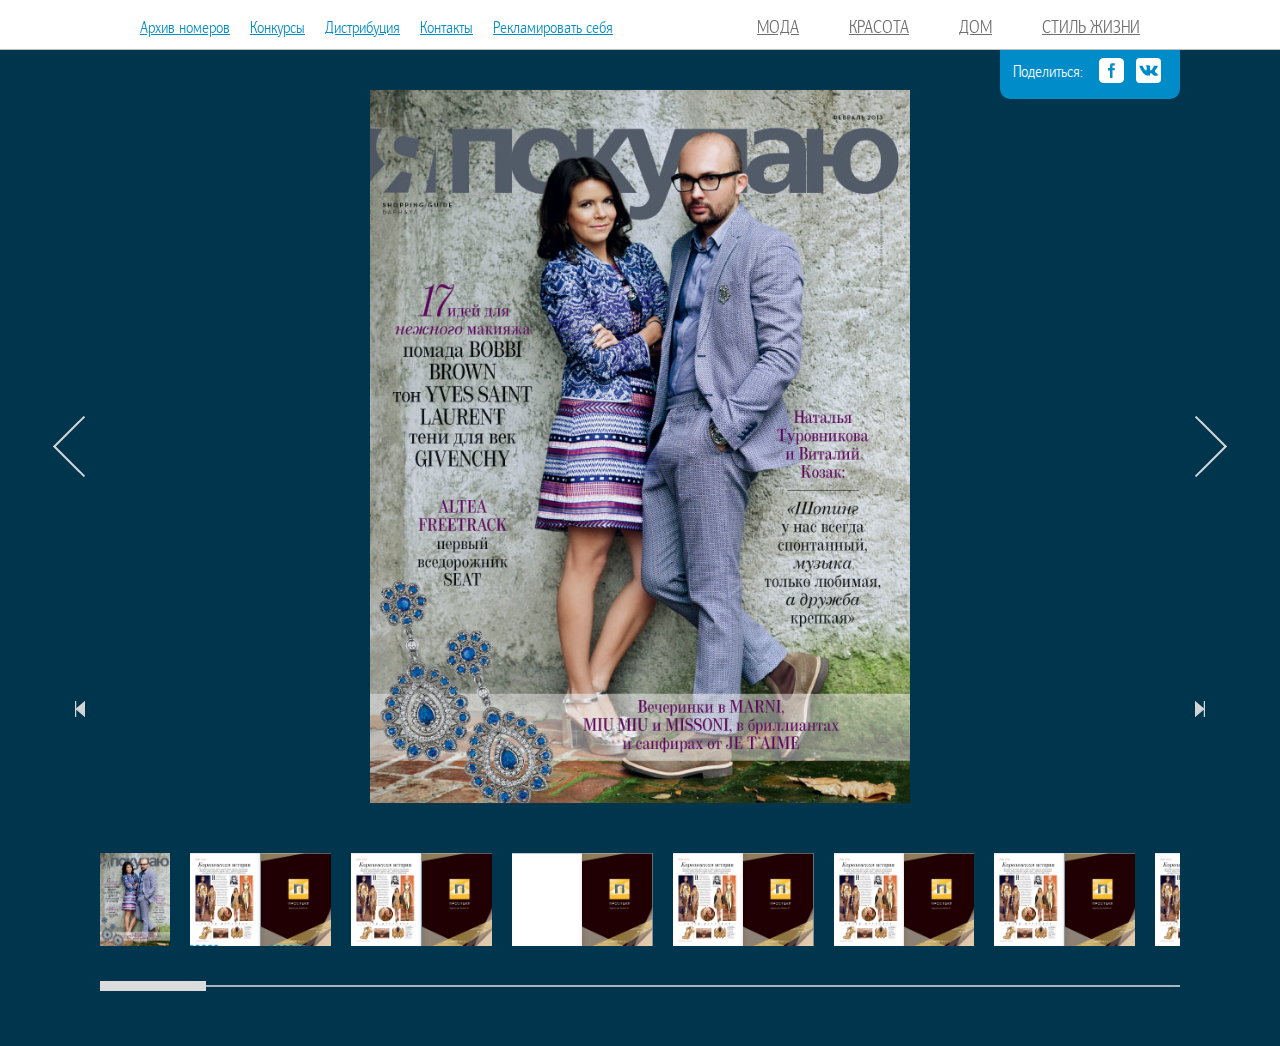
==== magazine.html @ 565e5371 "original" ====
﻿<!DOCTYPE HTML PUBLIC "-//W3C//DTD HTML 4.01//EN" "http://www.w3.org/TR/html4/strict.dtd">
<html>
<head>
	<title>Я Покупаю</title>
	<meta http-equiv="content-type" content="text/html; charset=utf-8">
	<meta name="viewport" content="minimum-scale=1.0,initial-scale=1.0,maximum-scale=2.0,user-scalable=yes">
	<link href="./style.css" rel="stylesheet" type="text/css" title="compact">
	<link href="./fancybox/fancybox.css" rel="stylesheet" type="text/css" title="compact">
	<script type="text/javascript" src="./js/jquery.js"></script>
</style>
</head>
<body>
	<div class="header mini">
		<div>
			<p class="slogan">Я покупаю. Электронный шопинг гид</p>
			<a href="#"><img src="./images/logo.png" class="logo" width="206" height="37" alt=""></a>
			<ul class="menu">
				<li><a href="#">Архив номеров</a></li>
				<li><a href="#">Конкурсы</a></li>
				<li><a href="#">Дистрибуция</a></li>
				<li><a href="#">Контакты</a></li>
				<li><a href="#">Рекламировать себя</a></li>
			</ul>
			<ul class="nav">
				<li><a href="#">Мода</a></li>
				<li><a href="#">Красота</a></li>
				<li><a href="#">Дом</a></li>
				<li><a href="#">Стиль жизни</a></li>
			</ul>
			<div class="search">
				<p><input type="text" placeholder="Поиск"></p>
				<button class="submit"></button>
			</div>
		</div>
	</div>
	<div class="wrapper">
		<div class="container">
			<div class="inner">
				<div id="journal">
					<div id="cover">
						<a href="./images/cover_zoom.jpg" class="zoom"><img src="./images/cover.jpg" alt=""></a>
					</div>
					<div class="feature">
						<a href="./images/page1_zoom.jpg" class="zoom"><img src="./images/page1.jpg" alt=""></a>
						<ul class="left">
							<li class="sale"><a href="#page2_s"></a> <span>Акция</span></li>
							<li class="contest"><a href="#page2_c"></a> <span>Конкурс</span></li>
							<li class="video"><a href="#page2_m"></a> <span>Видео</span></li>
							<li class="gallery"><a href="#page2_g"></a> <span>Галерея</span></li>
							<li class="information"><a href="#page2_i"></a> <span>Информация</span></li>
							<li class="media"><a href="http://sideful.ru"></a> <span>Ссылка</span></li>
						</ul>
					</div>
					<div class="feature">
						<a href="./images/page2_zoom.jpg" class="zoom"><img src="./images/page2.jpg" alt=""></a>
						<ul class="right">
							<li class="sale"><a href="#"></a> <span>Акция</span></li>
							<li class="contest"><a href="#"></a> <span>Конкурс</span></li>
							<li class="video"><a href="#"></a> <span>Видео</span></li>
							<li class="gallery"><a href="#"></a> <span>Галерея</span></li>
							<li class="information"><a href="#"></a> <span>Информация</span></li>
							<li class="media"><a href="http://sideful.ru"></a> <span>Ссылка</span></li>
						</ul>
					</div>
					<div class="feature">
						<a href="./images/page1_zoom.jpg" class="zoom"><img src="./images/page1.jpg" alt=""></a>
					</div>
					<div class="feature">
						<a href="./images/page2_zoom.jpg" class="zoom"><img src="./images/page2.jpg" alt=""></a>
					</div>
					<div class="feature">
						<div class="videocontainer" style="left:0; top:0">
							<iframe width="560" height="315" src="//www.youtube.com/embed/LpSaGyhARoA?autoplay=0&controls=1&showinfo=0&rel=0" frameborder="0" allowfullscreen></iframe>
						</div>
						<div class="videocontainer" style="left:0; top:50%">
							<iframe width="560" height="315" src="//www.youtube.com/embed/LpSaGyhARoA?autoplay=0&controls=1&showinfo=0&rel=0" frameborder="0" allowfullscreen></iframe>
						</div>
					</div>
					<div class="feature">
						<a href="./images/page2_zoom.jpg" class="zoom"><img src="./images/page2.jpg" alt=""></a>
					</div>
					<div class="feature">
						<a href="./images/page1_zoom.jpg" class="zoom"><img src="./images/page1.jpg" alt=""></a>
					</div>
					<div class="feature">
						<a href="./images/page2_zoom.jpg" class="zoom"><img src="./images/page2.jpg" alt=""></a>
					</div>
					<div class="feature">
						<a href="./images/page1_zoom.jpg" class="zoom"><img src="./images/page1.jpg" alt=""></a>
					</div>
					<div class="feature">
						<a href="./images/page2_zoom.jpg" class="zoom"><img src="./images/page2.jpg" alt=""></a>
					</div>
					<div class="feature">
						<a href="./images/page1_zoom.jpg" class="zoom"><img src="./images/page1.jpg" alt=""></a>
					</div>
					<div class="feature">
						<a href="./images/page2_zoom.jpg" class="zoom"><img src="./images/page2.jpg" alt=""></a>
					</div>
					<div class="feature">
						<a href="./images/page1_zoom.jpg" class="zoom"><img src="./images/page1.jpg" alt=""></a>
					</div>
					<div class="feature">
						<a href="./images/page2_zoom.jpg" class="zoom"><img src="./images/page2.jpg" alt=""></a>
					</div>
					<div class="feature">
						<a href="./images/page1_zoom.jpg" class="zoom"><img src="./images/page1.jpg" alt=""></a>
					</div>
					<div class="feature">
						<a href="./images/page2_zoom.jpg" class="zoom"><img src="./images/page2.jpg" alt=""></a>
					</div>
					<div class="feature">
						<a href="./images/page1_zoom.jpg" class="zoom"><img src="./images/page1.jpg" alt=""></a>
					</div>
					<div class="feature">
						<a href="./images/page2_zoom.jpg" class="zoom"><img src="./images/page2.jpg" alt=""></a>
					</div>
					<div class='last_cover'>
						<img src="./images/end.jpg" alt="">
					</div>
				</div>
				<div class="social">
					<p>Поделиться:</p>
					<a href="http://www.facebook.com/sharer.php?u=http://sideful.ru/yyy/magazine.html" class="facebook" target="_blank"><img src="./images/facebook_social.png" width="25" height="25" alt=""></a>
					<a href="http://vk.com/share.php?url=http://sideful.ru/yyy/magazine.html" class="vkontakte"><img src="./images/vkontakte_social.png" width="25" height="25" alt=""></a>
				</div>
				<a href="#" id="first" title="Первая страница"></a>
				<a href="#" id="back" title="Предыдущая страница"></a>
				<a href="#" id="next" title="Следующая"></a>
				<a href="#" id="last" title="Последняя страница"></a>
				<a href="#" id="thumbs"></a>
			</div>	
		</div>
	</div>
	<div id="thumbs_holder"></div>
	<div class="mobileslider">
		<div class="social">
			<p>Поделиться:</p>
			<a href="#"><img src="./images/facebook_social.png" width="25" height="25" alt=""></a>
			<a href="#"><img src="./images/vkontakte_social.png" width="25" height="25" alt=""></a>
		</div>
		<div class="liquid-slider"  id="main-slider">
			<div>
				<h2 class="title">journal/1</h2>
				<div class="feature">
					<a href="./images/cover_zoom.jpg" class="zoom"><img src="./images/cover.jpg" alt=""></a>
				</div>
			</div>
			<div>
				<h2 class="title">journal/3</h2>
				<div class="feature">
					<a href="./images/page1_zoom.jpg" class="zoom"><img src="./images/page1.jpg" alt=""></a>
					<ul class="left">
						<li class="sale"><a href="#page2_s"></a> <span>Акция</span></li>
						<li class="contest"><a href="#page2_c"></a> <span>Конкурс</span></li>
						<li class="video"><a href="#page2_m"></a> <span>Видео</span></li>
						<li class="gallery"><a href="#page2_g"></a> <span>Галерея</span></li>
						<li class="information"><a href="#page2_i"></a> <span>Информация</span></li>
						<li class="media"><a href="http://sideful.ru"></a> <span>Ссылка</span></li>
					</ul>
				</div>
				<div class="feature">
					<a href="./images/page2_zoom.jpg" class="zoom"><img src="./images/page2.jpg" alt=""></a>
					<ul class="right">
						<li class="sale"><a href="#page2_s"></a> <span>Акция</span></li>
						<li class="contest"><a href="#page2_c"></a> <span>Конкурс</span></li>
						<li class="video"><a href="#page2_m"></a> <span>Видео</span></li>
						<li class="gallery"><a href="#page2_g"></a> <span>Галерея</span></li>
						<li class="information"><a href="#page2_i"></a> <span>Информация</span></li>
						<li class="media"><a href="http://sideful.ru"></a> <span>Ссылка</span></li>
					</ul>
				</div>
			</div>
			<div>
				<h2 class="title">journal/5</h2>
				<div class="feature">
					<a href="./images/page1_zoom.jpg" class="zoom"><img src="./images/page1.jpg" alt=""></a>
				</div>
				<div class="feature">
					<a href="./images/page2_zoom.jpg" class="zoom"><img src="./images/page2.jpg" alt=""></a>
				</div>
			</div>
			<div>
				<h2 class="title">journal/7</h2>
				<div class="feature">
					<a href="./images/page1_zoom.jpg" class="zoom"><img src="./images/page1.jpg" alt=""></a>
				</div>
				<div class="feature">
					<a href="./images/page2_zoom.jpg" class="zoom"><img src="./images/page2.jpg" alt=""></a>
				</div>
			</div>
			<div>
				<h2 class="title">journal/9</h2>
				<div class="feature">
					<a href="./images/page1_zoom.jpg" class="zoom"><img src="./images/page1.jpg" alt=""></a>
				</div>
				<div class="feature">
					<a href="./images/page2_zoom.jpg" class="zoom"><img src="./images/page2.jpg" alt=""></a>
				</div>
			</div>
			<div>
				<h2 class="title">journal/11</h2>
				<div class="feature">
					<a href="./images/page1_zoom.jpg" class="zoom"><img src="./images/page1.jpg" alt=""></a>
				</div>
				<div class="feature">
					<a href="./images/page2_zoom.jpg" class="zoom"><img src="./images/page2.jpg" alt=""></a>
				</div>
			</div>
			<div>
				<h2 class="title">journal/13</h2>
				<div class="feature">
					<a href="./images/page1_zoom.jpg" class="zoom"><img src="./images/page1.jpg" alt=""></a>
				</div>
				<div class="feature">
					<a href="./images/page2_zoom.jpg" class="zoom"><img src="./images/page2.jpg" alt=""></a>
				</div>
			</div>
			<div>
				<h2 class="title">journal/15</h2>
				<div class="feature">
					<a href="./images/page1_zoom.jpg" class="zoom"><img src="./images/page1.jpg" alt=""></a>
				</div>
				<div class="feature">
					<a href="./images/page2_zoom.jpg" class="zoom"><img src="./images/page2.jpg" alt=""></a>
				</div>
			</div>
			<div>
				<h2 class="title">journal/17</h2>
				<div class="feature">
					<a href="./images/page1_zoom.jpg" class="zoom"><img src="./images/page1.jpg" alt=""></a>
				</div>
				<div class="feature">
					<a href="./images/page2_zoom.jpg" class="zoom"><img src="./images/page2.jpg" alt=""></a>
				</div>
			</div>
			<div>
				<h2 class="title">journal/19</h2>
				<div class="feature">
					<img src="./images/end.jpg" alt="">
				</div>
			</div>
		</div>
		<div class="thumbs">
			<ul>
				<li>
					<a href="#journal/1" data-liquidslider-ref="main-slider"><img src="./images/cover_pre.jpg" width="68" height="90" alt=""></a>
				</li>
				<li>
					<a href="#journal/3" data-liquidslider-ref="main-slider"><img src="./images/page_pre1.jpg" width="68" height="90" alt=""></a>
					<a href="#journal/3" data-liquidslider-ref="main-slider"><img src="./images/page_pre2.jpg" width="68" height="90" alt=""></a>
				</li>
				<li>
					<a href="#journal/5" data-liquidslider-ref="main-slider"><img src="./images/page_pre1.jpg" width="68" height="90" alt=""></a>
					<a href="#journal/5" data-liquidslider-ref="main-slider"><img src="./images/page_pre2.jpg" width="68" height="90" alt=""></a>
				</li>
				<li>
					<a href="#journal/7" data-liquidslider-ref="main-slider"><img src="./images/page_pre1.jpg" width="68" height="90" alt=""></a>
					<a href="#journal/7" data-liquidslider-ref="main-slider"><img src="./images/page_pre2.jpg" width="68" height="90" alt=""></a>
				</li>
				<li>
					<a href="#journal/9" data-liquidslider-ref="main-slider"><img src="./images/page_pre1.jpg" width="68" height="90" alt=""></a>
					<a href="#journal/9" data-liquidslider-ref="main-slider"><img src="./images/page_pre2.jpg" width="68" height="90" alt=""></a>
				</li>
				<li>
					<a href="#journal/11" data-liquidslider-ref="main-slider"><img src="./images/page_pre1.jpg" width="68" height="90" alt=""></a>
					<a href="#journal/11" data-liquidslider-ref="main-slider"><img src="./images/page_pre2.jpg" width="68" height="90" alt=""></a>
				</li>
				<li>
					<a href="#journal/13" data-liquidslider-ref="main-slider"><img src="./images/page_pre1.jpg" width="68" height="90" alt=""></a>
					<a href="#journal/13" data-liquidslider-ref="main-slider"><img src="./images/page_pre2.jpg" width="68" height="90" alt=""></a>
				</li>
				<li>
					<a href="#journal/15" data-liquidslider-ref="main-slider"><img src="./images/page_pre1.jpg" width="68" height="90" alt=""></a>
					<a href="#journal/15" data-liquidslider-ref="main-slider"><img src="./images/page_pre2.jpg" width="68" height="90" alt=""></a>
				</li>
				<li>
					<a href="#journal/17" data-liquidslider-ref="main-slider"><img src="./images/page_pre1.jpg" width="68" height="90" alt=""></a>
					<a href="#journal/17" data-liquidslider-ref="main-slider"><img src="./images/page_pre2.jpg" width="68" height="90" alt=""></a>
				</li>
				<li>
					<a href="#journal/19" data-liquidslider-ref="main-slider"><img src="./images/last_pre.jpg" width="68" height="90" alt=""></a>
				</li>
			</ul>
		</div>
	</div>
	<div class="fade"></div>
	<div class="popup" id="page2_s">
		<h3>Скидка</h3>
		<img src="./images/coupon.jpg" width="730" height="368" alt="">
		<div>
			<button class="download">Скачать</button>
			<button class="print">Печатать</button>
		</div>
		<h5>Тазы и метёлки. Купон на скидку.</h5>
		<p>В октябре выйдет второй выпуск детского Shopping Guide “Я покупаю. Дети”! Кто станет лицом нового журнала? Решать Вам!</p>
		<p>Голосуйте за деток, принимающих участие в конкурсе "Звезда глянца". Трое победителей, набравших наибольшее количество голосов, гарантированно попадут на страницы нового журнала и получат специальные призы от генерального спонсора проекта - галереи детской одежды «Амадео».<br>
		Голосование будет идти до 17:00  16 сентября  (понедельник).</p>
		<p>Для получения скидки необходимо <a href="#">скачать купон</a> и предъявить распечатку продавцу. </p>
	</div>
	<div class="popup" id="page2_c">
		<h3>Конкурс</h3>
		<img src="./images/popup.jpg" width="730" height="398" alt="">
		<h5>«Звезда глянца». Голосование</h5>
		<p>В октябре выйдет второй выпуск детского Shopping Guide “Я покупаю. Дети”! Кто станет лицом нового журнала? Решать Вам!</p>
		<p>Голосуйте за деток, принимающих участие в конкурсе "Звезда глянца". Трое победителей, набравших наибольшее количество голосов, гарантированно попадут на страницы нового журнала и получат специальные призы от генерального спонсора проекта - галереи детской одежды «Амадео».<br>
		Голосование будет идти до 17:00  16 сентября  (понедельник).</p>
		<p>Полную информацию о конкурсе вы можете узнать <a href="#">в разделе «Конкурсы»</a></p>
	</div>
	<div class="popup" id="page2_i">
		<h3>Свободный текст</h3>
		<img src="./images/popup.jpg" width="730" height="398" alt="">
		<h5>«Звезда глянца». Голосование</h5>
		<p>В октябре выйдет второй выпуск детского Shopping Guide “Я покупаю. Дети”! Кто станет лицом нового журнала? Решать Вам!</p>
		<p>Голосуйте за деток, принимающих участие в конкурсе "Звезда глянца". Трое победителей, набравших наибольшее количество голосов, гарантированно попадут на страницы нового журнала и получат специальные призы от генерального спонсора проекта - галереи детской одежды «Амадео».<br>
		Голосование будет идти до 17:00  16 сентября  (понедельник).</p>
		<p>Полную информацию о конкурсе вы можете узнать <a href="#">в разделе «Конкурсы»</a></p>
	</div>
	<div class="popup" id="page2_m">
		<iframe width="720" height="405" src="//www.youtube.com/embed/3bFZJ-3zNFg" frameborder="0" allowfullscreen></iframe>
	</div>
	<div class="gallery" id="page2_g">
	    <div class="slideshow ad-gallery">
			<div class="ad-image-wrapper"></div>
			<div class="ad-controls"></div>
			<div class="ad-nav">
				<div class="ad-thumbs">
					<ul class="ad-thumb-list">
						<li>
							<a href="./images/gallery1.jpg">
								<img src="./images/gallery_preview1.jpg" class="image0">
							</a>
						</li>
						<li>
							<a href="./images/gallery1.jpg">
								<img src="./images/gallery_preview2.jpg" class="image1">
							</a>
						</li>
						<li>
							<a href="./images/gallery1.jpg">
								<img src="./images/gallery_preview3.jpg" class="image2">
							</a>
						</li>
						<li>
							<a href="./images/gallery1.jpg">
								<img src="./images/gallery_preview4.jpg" class="image3">
							</a>
						</li>
						<li>
							<a href="./images/gallery1.jpg">
								<img src="./images/gallery_preview1.jpg" class="image4">
							</a>
						</li>
						<li>
							<a href="./images/gallery1.jpg">
								<img src="./images/gallery_preview2.jpg" class="image5">
							</a>
						</li>
						<li>
							<a href="./images/gallery1.jpg">
								<img src="./images/gallery_preview3.jpg" class="image6">
							</a>
						</li>
						<li>
							<a href="./images/gallery1.jpg">
								<img src="./images/gallery_preview4.jpg" class="image7">
							</a>
						</li>
						<li>
							<a href="./images/gallery1.jpg">
								<img src="./images/gallery_preview1.jpg" class="image8">
							</a>
						</li>
						<li>
							<a href="./images/gallery1.jpg">
								<img src="./images/gallery_preview2.jpg" class="image9">
							</a>
						</li>
						<li>
							<a href="./images/gallery1.jpg">
								<img src="./images/gallery_preview3.jpg" class="image10">
							</a>
						</li>
						<li>
							<a href="./images/gallery1.jpg">
								<img src="./images/gallery_preview4.jpg" class="image11">
							</a>
						</li>
					</ul>
				</div>
			</div>
		</div>	
    </div>
	<script type="text/javascript" src="./fancybox/fancybox.js"></script>
	<script type="text/javascript" src="./js/adgallery.js"></script>
	<script type="text/javascript" src="./js/jscrollpane.js"></script>
	<script type="text/javascript" src="./js/easing.js"></script>
	<script type="text/javascript" src="./js/liquidslider.js"></script>
	<script type="text/javascript" src="./js/mousewheel.js"></script>
	<script type="text/javascript" src="./js/touchswipe.js"></script>
	<script type="text/javascript" src="./js/wowbook.js"></script>
	<!--<script type="text/javascript" src="http://github.com/cowboy/jquery-hashchange/raw/v1.3/jquery.ba-hashchange.js"></script>-->
	<script type="text/javascript" src="./js/dynamic.js"></script>
</body>
</html>
---- style.css ----
﻿/* Fonts */

@font-face {
    font-family:'Arial Narrow';
    src:url('./fonts/arialnarrow.eot');
    src:url('./fonts/arialnarrow.eot?#iefix') format('embedded-opentype'),
        url('./fonts/arialnarrow.woff') format('woff'),
        url('./fonts/arialnarrow.ttf') format('truetype');
    font-weight:normal;
    font-style:normal;
}
@font-face {
    font-family:'Minion Pro';
    src:url('./fonts/minionpro.eot');
    src:url('./fonts/minionpro.eot?#iefix') format('embedded-opentype'),
        url('./fonts/minionpro.woff') format('woff'),
        url('./fonts/minionpro.ttf') format('truetype');
    font-weight:normal;
    font-style:normal;
}
@font-face {
    font-family:'Nat Grotesk Narrow';
    src:url('./fonts/natgroresknarrow_light.eot');
    src:url('./fonts/natgroresknarrow_light.eot?#iefix') format('embedded-opentype'),
        url('./fonts/natgroresknarrow_light.woff') format('woff'),
        url('./fonts/natgroresknarrow_light.ttf') format('truetype');
    font-weight:300;
    font-style:normal;
}
@font-face {
    font-family:'Nat Grotesk Narrow';
    src:url('./fonts/natgroresknarrow.eot');
    src:url('./fonts/natgroresknarrow.eot?#iefix') format('embedded-opentype'),
        url('./fonts/natgroresknarrow.woff') format('woff'),
        url('./fonts/natgroresknarrow.ttf') format('truetype');
    font-weight:normal;
    font-style:normal;
}
@font-face {
    font-family:'Nat Grotesk Narrow';
    src:url('./fonts/natgroresknarrow_black.eot');
    src:url('./fonts/natgroresknarrow_black.eot?#iefix') format('embedded-opentype'),
        url('./fonts/natgroresknarrow_black.woff') format('woff'),
        url('./fonts/natgroresknarrow_black.ttf') format('truetype');
    font-weight:800;
    font-style:normal;
}
@font-face {
    font-family:'Nat Grotesk Narrow';
    src:url('./fonts/natgroresknarrow_italic.eot');
    src:url('./fonts/natgroresknarrow_italic.eot?#iefix') format('embedded-opentype'),
        url('./fonts/natgroresknarrow_italic.woff') format('woff'),
        url('./fonts/natgroresknarrow_italic.ttf') format('truetype');
    font-weight:normal;
    font-style:italic;
}
@font-face {
    font-family:'PT Sans';
    src:url('./fonts/ptsans.eot');
    src:url('./fonts/ptsans.eot?#iefix') format('embedded-opentype'),
        url('./fonts/ptsans.woff') format('woff'),
        url('./fonts/ptsans.ttf') format('truetype');
    font-weight:normal;
    font-style:normal;
}

/* Default */

body {
	min-width:1000px;
	color:#706f6f;
	font-size:16px;
	line-height:19px;
	font-weight:300;
    font-family:'Nat Grotesk Narrow', sans-serif;
	padding:0;
	margin:0;
	background:#00354e;
}
p {
	text-indent:0;
	padding:0;
	margin:0 0 19px;
}
table {
	margin:0 0 19px;
	border-collapse:collapse;
}
table td {
	padding:0;
}
:focus {
	outline:none;
}
img {
	padding:0;
	margin:0;
	border:0;
}
a {
	color:#008cc8;
	text-decoration:underline;
}
a:hover {
	color:#a81e1c;
	text-decoration:underline;
}
form {
	margin:0;
}
ul {
	margin:0 0 19px 16px;
	padding:0;
}
ul li {
	padding:0;
	list-style:none;
}
ol {
	margin:0 0 19px 18px;
	padding:0;
}
* +html ol {
	padding:0 0 0 5px;
}
ol li {
	padding:0 0 0 16px;
}
input, select, textarea {
	color:#706f6f;
	font-size:16px;
	font-weight:300;
    font-family:'Nat Grotesk Narrow', sans-serif;
	padding:0;
	margin:0;
	background:none;
	border:0;
}
textarea {
	overflow:auto;
}
button {
	font-weight:300;
    font-family:'Nat Grotesk Narrow', sans-serif;
	-moz-box-shadow:border-box;
	-webkit-box-shadow:border-box;
	box-sizing:border-box;
	margin:0;
	border:0;
}
button::-moz-focus-inner {
	padding:0;
	border:0;
}
::-webkit-input-placeholder {
	color:#dadada;
}
:-moz-placeholder {
	color:#dadada;
}
::-moz-placeholder {
	color:#dadada;
}
:-ms-input-placeholder {
	color:#dadada;
}
.wrapper {
	position:relative;
	min-width:1000px;
	margin:0 auto;
	background:#ffffff;
}

/* Header */

.header {
	position:relative;
	z-index:9000;
	height:137px;
	background:#ffffff;
	border-bottom:1px solid #bfbfbf;
}
.header > div {
	position:relative;
	width:1000px;
	height:137px;
	margin:0 auto;
}
.header .logo {
	position:absolute;
	left:0;
	top:29px;
}
.header .menu {
	position:absolute;
	left:0;
	top:89px;
	margin:0;
}
.header .menu li {
	float:left;
	font-size:16px;
	line-height:19px;
	font-weight:300;
    font-family:'Nat Grotesk Narrow', sans-serif;
	margin:0 0 0 20px;
}
.header .menu li:first-child {
	margin-left:0;
}
.header .nav {
	position:absolute;
	right:0;
	top:88px;
	margin:0;
}
.header .nav li {
	float:left;
	font-size:18px;
	line-height:21px;
	font-weight:300;
    font-family:'Nat Grotesk Narrow', sans-serif;
	text-transform:uppercase;
	margin:0 0 0 50px;
}
.header .nav li:first-child {
	margin-left:0;
}
.header .nav li a {
	color:#706f6f;
}
.header .nav li a:hover {
	color:#a81e1c;
}
.header .search {
	overflow:hidden;
	position:absolute;
	right:0;
	top:27px;
	width:314px;
	height:26px;
	border:1px solid #d9d9d9;
}
.header .search p {
	margin:0;
}
.header .search p input {
	width:268px;
	font-size:18px;
	padding:2px 9px;
}
.header .search button {
	position:absolute;
	right:0;
	top:0;
	width:28px;
	height:27px;
	cursor:pointer;
	background:url('./images/top_search_button.png') no-repeat left 1px;
}

/* Index */

.wrapper > h1 {
	position:relative;
	clear:both;
	overflow:hidden;
	font-size:60px;
	line-height:64px;
	font-weight:normal;
	text-align:center;
	text-transform:uppercase;
	padding:69px 0 0;
	margin:0 0 -20px;
}
.content {
	position:relative;
	background:url('./images/shadow.png') no-repeat center bottom;
	border-bottom:1px solid #d6d6d6;
}
.content > div {
	clear:both;
	overflow:hidden;
	width:1000px;
	padding:80px 0 48px;
	margin:0 auto;
}
.lb {
	float:left;
	width:55%;
}
.blog {
	clear:both;
	overflow:hidden;
	margin:-3px 0 -25px;
}
.blog li {
	clear:both;
	overflow:hidden;
	padding:0 0 0 148px;
	margin:0 0 43px;
}
.blog li img {
	float:left;
	margin:3px 0 0 -148px;
}
.blog li h2 {
	font-size:16px;
	line-height:19px;
	font-weight:300;
	padding:0;
	margin:0;
}
.blog li h5 {
	color:#000000;
	font-size:16px;
	line-height:19px;
	font-weight:300;
	padding:0;
	margin:0;
}
.blog li p {
	margin:0;
}
.pagination {
	clear:both;
	overflow:hidden;
	margin:33px 0 19px;
}
.pagination ul {
	float:left;
	margin:0;
}
.pagination ul li {
	float:left;
	font-weight:normal;
    font-family:'Arial Narrow', sans-serif !important;
	margin:0 0 0 9px;
}
.pagination ul li:first-child {
	margin-left:0;
}
.pagination ul li a {
	display:block;
	padding:1px 6px 0 5px;
}
.pagination ul li span {
	color:#ffffff;
	display:block;
	padding:1px 6px 0 5px;
	background:#008cc8;
}
.pagination p {
	float:right;
	margin:1px 0 0;
}
.magazine {
	float:right;
	width:400px;
}
.magazine > div {
	margin:0 0 8px;
}
.magazine ul {
	clear:both;
	overflow:hidden;
	width:401px;
	margin:0;
}
.magazine ul li {
	float:left;
	width:92px;
	text-align:center;
	margin:0 0 8px 11px;
}
.magazine ul li:first-child {
	margin-left:0;
}
.magazine ul li span {
	display:block;
	margin:0 0 2px;
}
.magazine > p {
	text-align:right;
	margin:41px 0 19px;
}

/* Inner */

.lcb {
	float:left;
	width:70%;
}
.article {
	padding:0 0 27px;
	margin:3px 0 38px;
	border-bottom:1px solid #3f3f3f;
}
.article h1 {
	color:#000000;
	font-size:66px;
	line-height:58px;
	font-weight:300;
	padding:0;
	margin:0 0 35px;
}
.article h5 {
	color:#008cc8;
	font-size:16px;
	line-height:19px;
	font-weight:300;
	padding:0;
	margin:0 0 19px;
}
.article > div {
	width:701px;
	text-align:center;
	margin:24px 0 19px;
}
.article > div img {
	margin:0 0 5px;
}
.article > div p {
	font-size:13px;
	line-height:16px;
	font-style:italic;
	margin:0;
}
.commentaries {
	padding:0 0 29px;
	margin:0 0 57px;
	border-bottom:1px solid #3f3f3f;
}
.commentaries h3 {
	font-size:46px;
	line-height:50px;
	font-weight:300;
	padding:0;
	margin:0 0 32px;
}
.commentaries ul {
	clear:both;
	overflow:hidden;
	margin:0;
}
.commentaries ul li {
	font-size:15px;
	line-height:18px;
	margin:0 0 52px;
}
.commentaries ul li h5 {
	font-size:16px;
	line-height:19px;
	font-weight:normal;
	padding:0;
	margin:0 0 16px;
}
.commentaries ul li h5 span {
	font-size:12px;
	padding:0 0 0 12px;
}
.commentaries ul li p {
	margin:0 0 18px;
}
.commentaries > div {
	clear:both;
	overflow:hidden;
	margin:40px 0 0;
}
.commentaries > div h4 {
	font-size:36px;
	line-height:40px;
	font-weight:300;
	padding:0;
	margin:0 0 14px;
}
.commentaries > div p {
	margin:0 0 24px;
}
.commentaries > div p textarea {
	width:690px;
	min-height:279px;
	padding:4px;
	margin:0 0 -4px;
	background:#f5f5f5;
	border:1px solid #000000;
	resize:vertical;
}
.commentaries > div button {
	color:#ffffff;
	font-size:28px;
	line-height:32px;
	font-weight:normal;
	cursor:pointer;
	padding:7px 15px 3px;
	margin:0 0 19px;
	background:#008cc8;
}
.commentaries > div button:hover {
	background:#a81e1c;
}
.list {
	float:right;
	width:180px;
	text-align:center;
}
.list ul {
	margin:0 0 38px;
}
.list ul li {
	margin:0 0 32px;
}
.list ul li img {
	margin:0 0 3px;
}
.list ul li span {
	display:block;
}
.archive {
	padding:0 0 27px;
	margin:3px 0 -31px;
}
.archive h1 {
	color:#000000;
	font-size:66px;
	line-height:58px;
	font-weight:300;
	padding:0;
	margin:0 0 35px;
}
.archive > p {
	max-width:1366px;
}
.archive > div {
	clear:both;
	overflow:hidden;
	margin:82px 0 0;
}
.archive > div h3 {
	font-size:40px;
	line-height:44px;
	font-weight:300;
	padding:0;
	margin:0 0 30px;
}
.archive > div ul {
	clear:both;
	overflow:hidden;
	width:calc(100% + 54px);
	margin:0;
}
.archive > div ul li {
	float:left;
	width:180px;
	text-align:center;
	margin:0 54px 50px 0;
}
.archive > div ul li img {
	margin:0 0 9px;
}
.archive > div ul li span {
	display:block;
}
.distrubution {
	margin:3px 0 -3px;
}
.distrubution h1 {
	color:#000000;
	font-size:66px;
	line-height:58px;
	font-weight:300;
	padding:0;
	margin:0 0 58px;
}
.distrubution ul {
	clear:both;
	overflow:hidden;
	margin:0;
}
.distrubution ul li {
	float:left;
	width:45%;
	font-size:16px;
	line-height:21px;
	margin:0 0 0 10%;
}
.distrubution ul li:first-child {
	margin-left:0;
}
.distrubution ul li p {
	margin:0 0 21px;
}
.distrubution ul li p strong {
	display:block;
	color:#000000;
	font-weight:800;
}
.contest {
	margin:3px 0 0;
}
.contest h1 {
	color:#000000;
	font-size:66px;
	line-height:58px;
	font-weight:300;
	padding:0;
	margin:0 0 54px;
}
.contest > div {
	position:relative;
	width:740px;
	margin:0 0 19px;
}
.contest > div img {
	margin:0 0 -4px;
}
.contest > div a {
	display:block;
	text-decoration:none;
}
.contest > div p {
	position:absolute;
	left:0;
	bottom:0;
	width:100%;
	color:#ffffff;
	font-size:46px;
	line-height:50px;
	text-align:center;
	margin:0;
	background:#008cc8;
}
.contest > div a:hover p {
	background:#a81e1c;
}
.contest > div p span {
	display:block;
	padding:22px 20px 26px;
}
.completed {
	margin:114px 0 -35px;
}
.completed h3 {
	font-size:46px;
	line-height:50px;
	font-weight:300;
	padding:0;
	margin:0 0 37px;
}
.completed ul {
	clear:both;
	overflow:hidden;
	width:114%;
	margin:0;
}
.completed ul li {
	float:left;
	overflow:hidden;
	width:214px;
	height:398px;
	font-size:15px;
	line-height:18px;
	margin:0 52px 63px 0;
}
.completed ul li img {
	margin:0 0 10px;
}
.completed ul li h5 {
	font-size:24px;
	line-height:24px;
	font-weight:300;
	padding:0;
	margin:0 0 18px;
}
.completed ul li h5 a {
	text-decoration:none;
}
.completed ul li h5 a:hover {
	text-decoration:none;
}
.completed ul li p {
	margin:0;
}
.commentaries.tophoto {
	padding-bottom:8px;
	margin-bottom:19px;
	border-bottom-width:0;
}
.vote {
	position:relative;
	padding:52px 0 1px;
	margin:-39px 0 41px;
	border-top:1px solid #ffffff;
	border-bottom:1px solid #3f3f3f;
}
.vote h3 {
	font-size:46px;
	line-height:50px;
	font-weight:300;
	padding:0;
	margin:0 0 26px;
}
.vote ul {
	clear:both;
	overflow:hidden;
	width:114%;
	margin:0;
}
.vote ul li {
	float:left;
	overflow:hidden;
	width:214px;
	height:363px;
	font-size:15px;
	line-height:18px;
	margin:0 52px 55px 0;
}
.vote ul li div {
	position:relative;
	margin:0 4px 21px 0;
}
.vote ul li div img {
	margin:0 0 -4px;
}
.vote ul li div p {
	position:absolute;
	left:0;
	bottom:0;
	width:144px;
	color:#ffffff;
	font-size:24px;
	line-height:24px;
	padding:12px 12px 12px 54px;
	background:#008cc8 url('./images/like_icon.png') no-repeat 9px 10px;
}
.vote ul li h5 {
	font-size:24px;
	line-height:24px;
	font-weight:300;
	padding:0;
	margin:0 0 18px;
}
.vote ul li h5 a {
	text-decoration:none;
}
.vote ul li h5 a:hover {
	text-decoration:none;
}
.vote ul li p {
	margin:0;
}
div.contestresult {
	display:none;
	position:absolute;
	left:50%;
	top:0;
	z-index:10000;
	width:900px;
	margin-left:-450px;
}
div.contestresult .photo {
	clear:both;
	overflow:hidden;
	margin:0 0 17px;
}
div.contestresult .photo > div {
	position:relative;
	float:left;
	max-width:900px;
}
div.contestresult .photo > div img {
	max-width:900px;
}
div.contestresult .photo > div .close {
	position:absolute;
	right:12px;
	top:12px;
	display:block;
	width:68px;
	height:68px;
	cursor:pointer;
	background:url('./images/contestresult_close.png') no-repeat left top;
}
div.contestresult h2 {
	width:500px;
	color:#ffffff;
	font-size:46px;
	line-height:58px;
	font-weight:300;
    font-family:'Nat Grotesk Narrow', sans-serif;
	padding:0;
	margin:0 0 3px;
}
div.contestresult .text {
	width:500px;
	padding:23px 240px 0 0;
	border-top:1px solid #000000;
}
div.contestresult .text p {
	color:#ffffff;
	font-size:15px;
	line-height:18px;
	font-weight:300;
    font-family:'Nat Grotesk Narrow', sans-serif;
	margin:0 0 18px;
}

/* Footer */

.catalog {
	background:url('./images/shadow.png') no-repeat center bottom;
	border-bottom:1px solid #d6d6d6;
}
.catalog > div {
	width:1000px;
	padding:35px 0 30px;
	margin:0 auto;
}
.catalog h3 {
	font-size:36px;
	line-height:43px;
	font-weight:300;
	padding:0;
	margin:0 0 30px;
}
.catalog div > ul {
	clear:both;
	overflow:hidden;
	margin:0 auto;
}
.catalog div > ul > li {
	float:left;
	width:18%;
	margin:0 0 0 2.5%;
}
.catalog div > ul > li:first-child {
	margin-left:0;
}
.catalog div > ul > li h5 {
	font-size:16px;
	line-height:19px;
	font-weight:300;
	padding:0;
	margin:0;
}
.catalog div > ul > li > ul {
	margin:0 0 19px;
}
.catalog div > ul > li > ul li a {
	text-decoration:none;
}
.catalog div > ul > li > ul li a:hover {
	text-decoration:none;
}
.newcatalog {
	background:url('./images/shadow.png') no-repeat center bottom;
	border-bottom:1px solid #d6d6d6;
}
.newcatalog > div {
	width:1000px;
	padding:35px 0 30px;
	margin:0 auto;
}
.newcatalog h3 {
	font-size:36px;
	line-height:43px;
	font-weight:300;
	padding:0;
	margin:0 0 30px;
}
.newcatalog div > ul {
	margin:0 auto;
}
.newcatalog div > ul > li {
	display:inline-block;
	width:18%;
	vertical-align:top;
	margin:0 0 0 2%;
}
.newcatalog div > ul > li:first-child {
	margin-left:0;
}
.newcatalog div > ul > li > ul {
	margin:0 0 19px;
}
.newcatalog div > ul > li > ul > li {
	position:relative;
	z-index:0;
	margin:0 0 10px;
}
.newcatalog div > ul > li > ul > li > a {
	display:inline-block;
	color:#706f6f;
	text-decoration:none;
	padding:2px 5px;
	margin:0 0 0 -5px;
}
.newcatalog div > ul > li > ul > li > a:hover {
	color:#ffffff;
	text-decoration:none;
	background:#969797;
}
.newcatalog div > ul > li > ul > li.active {
	z-index:1;
}
.newcatalog div > ul > li > ul > li.active a {
	color:#ffffff;
	text-decoration:none;
	background:#696a6c;
}
.newcatalog div > ul > li > ul > li > div {
	display:none;
	position:absolute;
	left:-5px;
	top:23px;
	width:auto;
	padding:10px;
	margin:0;
	background:#f2f3f4;
}
.newcatalog div > ul > li > ul > li.active > div {
	display:block;
}
.newcatalog div > ul > li > ul > li > div > ul {
	position:relative;
	overflow:auto;
	width:172px;
	max-height:285px;
	padding:0;
	margin:0;
}
.newcatalog div > ul > li > ul > li > div span.fadet {
	position:absolute;
	left:0;
	top:10px;
	width:172px;
	height:5px;
	background:url('./images/fade_t.png') repeat-x top;
}
.newcatalog div > ul > li > ul > li > div span.fadeb {
	position:absolute;
	left:0;
	bottom:10px;
	width:172px;
	height:5px;
	background:url('./images/fade_b.png') repeat-x top;
}
.newcatalog div > ul > li > ul > li > div > ul li {
	display:block;
	width:auto;
	margin:0 5px !important;
}
.newcatalog div > ul > li > ul > li > div > ul li:first-child {
	margin-top:5px !important;
}
.newcatalog div > ul > li > ul > li > div > ul li:last-child {
	margin-bottom:5px !important;
}
.newcatalog div > ul > li > ul > li > div > ul li a {
	color:#008cc8 !important;
	background:none !important;
}
.newcatalog div > ul > li > ul > li > div > ul li a:hover {
	color:#008cc8 !important;
	text-decoration:underline;
}
.newcatalog .jspContainer {
	overflow:hidden;
	position:relative;
	margin:0 !important;
}

.newcatalog .jspPane {
	position:absolute;
}
.newcatalog .jspVerticalBar {
	position:absolute;
	top:0;
	right:0;
	width:10px;
	height:100%;
}
.newcatalog .jspHorizontalBar {
	position:absolute;
	bottom:0;
	left:0;
	width:100%;
	height:16px;
}
.newcatalog .jspCap {
	display:none;
}
.newcatalog .jspHorizontalBar .jspCap {
	float:left;
}
.newcatalog .jspTrack {
	background:url('./images/vertical_track_bg.png') repeat-y left;
	position:relative;
}
.newcatalog .jspDrag {
	background:#50506d;
	position:relative;
	top:0;
	left:0;
	cursor:pointer;
}
.newcatalog .jspHorizontalBar .jspTrack, .newcatalog .jspHorizontalBar .jspDrag {
	float:left;
	height:100%;
}
.newcatalog .jspArrow {
	background:#50506d;
	text-indent:-20000px;
	display:block;
	cursor:pointer;
	padding:0;
	margin:0;
}
.newcatalog .jspArrow.jspDisabled {
	cursor:default;
	background:#80808d;
}
.newcatalog .jspVerticalBar .jspArrow {
	height:16px;
}
.newcatalog .jspHorizontalBar .jspArrow {
	width:16px;
	float:left;
	height:100%;
}
.newcatalog .jspVerticalBar .jspArrow:focus {
	outline:none;
}
.newcatalog .jspCorner {
	background:#eeeef4;
	float:left;
	height:100%;
}
.footer > div {
	clear:both;
	overflow:hidden;
	width:1000px;
	padding:40px 0 43px;
	margin:0 auto;
}
.footer > div > div {
	float:left;
	width:40%;
}
.footer > div > div p {
	margin:0;
}
.footer ul {
	float:right;
	height:19px;
	padding:19px 0 0;
	margin:0;
}
.footer ul li {
	float:left;
	margin:0 0 0 3px;
}
.footer ul li:first-child {
	margin-right:0;
}
.footer ul li span {
	float:left;
	display:block;
	margin:0 16px 0 0;
}
.footer ul li img {
	margin:-3px 0 0;
}

/* Wowbook */

.wowbook {
	position:relative;
	zoom:1;
}
.wowbook-page {
	zoom:1;
}
.wowbook-page-content {
	position:absolute;
	overflow:hidden;
	zoom:1;
}
.wowbook-left{}
.wowbook-right{}
.wowbook-disabled{}
.wowbook-handle {
	cursor:pointer;
	height:100%;
	position:absolute;
	top:0;
	width:80px;
	z-index:10000;
	-webkit-transform:translate3d(0px, 0px, 10000px);
}
.wowbook-handle.wowbook-disabled {
	display:none;
}
.wowbook-shadow-clipper {
	position:absolute;
	overflow:hidden;
	z-index:999;
	zoom:1;
}
.wowbook-shadow-container {
	display:none;
	position:absolute;
	z-index:999;
	zoom:1;
}
.wowbook-shadow-internal {
	background:url('./images/shadow_internal_fold.png') repeat-y;
	height:500px;
	width:200px;
	position:absolute;
	zoom:1;
}
.wowbook-shadow-fold {
	background:url('./images/shadow_fold.png') right top repeat-y;
	height:500px;
	width:100px;
	position:absolute;
	zoom:1;
}
.wowbook-shadow-fold-flipped  {
	background-image:url('./images/shadow_fold_flip_h.png');
}
.wowbook-fold-gradient {
	background:url('./images/fold_gradient.png') right top repeat-y;
	height:500px;
	width:125px;
	position:absolute;
	top:0;
	zoom:1;
}
.wowbook-fold-gradient-flipped {
	background-image:url('./images/fold_gradient_flip_h.png');
}
.wowbook-fold-gradient-container {
	position:absolute;
	z-index:1001;
}
.wowbook-gutter-shadow {
	height:100%;
	width:40px;
	position:absolute;
	top:0;
}
.wowbook-left .wowbook-gutter-shadow {
	background:url('./images/gutter_shadow_left.png') right top repeat-y;
	right: 0;
	width:70px;
}
.wowbook-right .wowbook-gutter-shadow {
	background:url('./gutter_shadow_right.png') right top repeat-y;
	left:0;
}
.wowbook-hard-page-shadow {
	background:#888;
	position:absolute;
	top:0;
	z-index:999;
}
.wowbook-page-number {
	display:none !important;
	bottom:0;
	padding-bottom:10px;
	position:absolute;
}
.wowbook-left .wowbook-page-number {
	left:0;
	padding-left:10px;
}
.wowbook-right .wowbook-page-number {
	right:0;
	padding-right:10px;
}
.wowbook-page-content {
	padding:0;
}
#cover {
	padding:0 !important;
}
#cover img, .feature img {
	width:100%;
	height:100%;
}
.last_cover {
	padding:0;
}
.last_cover img {
	position:relative;
	width:100%;
	height:100%;
}
.wowbook-right .more {
	background-position:top right;
}
.feature {
	position:relative;
	height:500px;
	width:400px;
	background:#ffffff;
	padding:0 !important;
}
.container .social {
	position:absolute;
	top:-40px;
	right:0;
	z-index:10000;
	padding:8px 15px 12px 13px;
	text-align:center;
	background:#008cc8;
	-webkit-border-bottom-left-radius:10px;
	-webkit-border-bottom-right-radius:10px;
	-moz-border-radius-bottomleft:10px;
	-moz-border-radius-bottomright:10px;
	border-bottom-left-radius:10px;
	border-bottom-right-radius:10px;
}
.container .social img {
	position:relative;
	margin:0 4px;
	-webkit-border-radius:4px;
	-moz-border-radius:4px;
	border-radius:4px;
	behavior:url('./pie.htc');
}
.feature ul {
	position:absolute;
	bottom:13px;
	margin:0;
}
.feature ul li {
	width:40px;
	height:40px;
	margin:0 4px;
}
.feature ul.left {
	right:62px;
}
.feature ul.left li {
	float:left;
}
.feature ul.right {
	left:62px;
}
.feature ul.right li {
	float:right;
}
.feature ul li a {
	display:block;
	width:40px;
	height:40px;
}
.feature ul li.sale a {
	background:url('./images/sale_icon.png') no-repeat left top;
}
.feature ul li.contest a {
	background:url('./images/contest_icon.png') no-repeat left top;
}
.feature ul li.video a {
	background:url('./images/video_icon.png') no-repeat left top;
}
.feature ul li.gallery a {
	background:url('./images/gallery_icon.png') no-repeat left top;
}
.feature ul li.information a {
	background:url('./images/information_icon.png') no-repeat left top;
}
.feature ul li.media a {
	background:url('./images/media_icon.png') no-repeat left top;
}
.zoomContainer {
	z-index:1;
}

/* Thumbnails */

.wowbook-thumbnails {
	overflow-x:auto;
	position:static !important;
	width:calc(100% - 100px) !important;
	min-width:900px !important;
	max-width:1600px !important;
	padding:0 0 45px !important;
	margin:0 auto 10px !important;
	-webkit-user-select:none;
	-moz-user-select:none;
	-ms-user-select:none;
	user-select:none;
	image-rendering:optimizeQuality;
    z-index:4000;
}
.wowbook-thumbnails .wowbook-clipper {
	position:relative;
}
.wowbook-thumbnails ul {
    position:relative;
    margin:0;
    padding:0;
}
.wowbook-thumbnails .wowbook-button {
	display:none;
}
.wowbook-thumbnail {
	cursor:pointer;
	display:inline-block;
	*display:inline;
	zoom:1;
	overflow:hidden;
	position:relative;
	vertical-align:top;
}
.wowbook-thumbnail .wowbook-page-content {
	position:relative;
}
.wowbook-thumbnail.wowbook-right {
	margin-right:20px;
}
.wowbook-overlay {
	left:0;
	height:100%;
	position:absolute;
	top:0;
	width:100%;
	z-index:100000;
}
.wowbook-horizontal.wowbook-thumbnails {
	width:100%;
}
.wowbook-horizontal.wowbook-thumbnails .wowbook-clipper {
	height:100%;
	position:relative;
	margin:0;
}
.wowbook-horizontal.wowbook-thumbnails ul {
	display:inline-block;
	*display:inline;
	*zoom:1;
	white-space:nowrap;
}
.wowbook-horizontal .wowbook-thumbnail {
	white-space:normal;
	*white-space:nowrap;
}
.wowbook-horizontal .wowbook-thumbnail .wowbook-page-content{
	*white-space:normal;
}
.wowbook {
	color:#333333;
}
.wowbook-page-content {
	background:#ffffff;
}
.wowbook-left .wowbook-gutter-shadow {
	background-image:url('./images/page_left_background.png');
	opacity:0.5;
	width:60px;
}
.wowbook-right .wowbook-gutter-shadow {
	background-image:url('./images/page_right_background.png');
	background-position: 0 0;
	width:75px;
}
#thumbs {
	display:none;
}
#back {
	position:absolute;
	left:-47px;
	top:50%;
	display:block;
	width:32px;
	height:61px;
	margin:-30px 0 0;
	background:url('./images/prev.png') no-repeat left top;
}
#next {
	position:absolute;
	right:-47px;
	top:50%;
	display:block;
	width:32px;
	height:61px;
	margin:-30px 0 0;
	background:url('./images/next.png') no-repeat left top;
}
#first {
	position:absolute;
	left:-25px;
	bottom:86px;
	display:block;
	width:10px;
	height:16px;
	background:url('./images/first.png') no-repeat left top;
}
#last {
	position:absolute;
	right:-25px;
	bottom:86px;
	display:block;
	width:10px;
	height:16px;
	background:url('./images/last.png') no-repeat left top;
}

/* Adaptation */

.header, .content, .catalog, .footer {
	padding:0;
	min-width:1000px;
}
.container {
	position:relative;
	padding:40px 50px 50px;
	background:#00354e;
}
.container .inner {
	position:relative;
	padding:0;
	margin:0 auto;
}
.container .inner .journal {
	width:900px;
}
@media screen and (min-width:1200px) {
	.header, .content, .catalog, .footer, .container {
		padding:0 100px;
	}
	.container {
		padding:40px 100px 50px;
	}
	, .header > div, .content > div, .catalog > div, .footer > div, .container .journal, .container .inner .journal {
		width:auto;
	}
	.wowbook-thumbnails {
		width:calc(100% - 200px) !important;
	}
}
@media screen and (min-width:1800px) {
	.header, .content, .catalog, .footer, .container {
		padding:0 100px;
	}
	.container {
		padding:40px 100px 50px;
	}
	.header > div, .content > div, .catalog > div, .footer > div, .container .inner, .container .inner .journal {
		width:1600px;
	}
	.wowbook-thumbnails {
		width:calc(100% - 200px) !important;
	}
}
@media screen and (min-width:1280px) {
	.lb {
		width:60%;
	}
	.lcb {
		width:75%;
	}
}
@media screen and (min-width:1600px) {
	.lb {
		width:65%;
	}
	.lcb {
		width:80%;
	}
}

/* Custom scroll */

.wowbook-thumbnails .jspContainer {
	overflow:hidden;
	position:relative;
}
.wowbook-thumbnails .jspPane {
	position:absolute;
}
.wowbook-thumbnails .jspVerticalBar {
	position:absolute;
	top:0;
	right:0;
	width:10px;
	height:100%;
}
.wowbook-thumbnails .jspHorizontalBar {
	position: absolute;
	bottom:0;
	left:0;
	width:100%;
	height:10px;
}
.wowbook-thumbnails .jspCap {
	display:none;
}
.wowbook-thumbnails .jspHorizontalBar .jspCap {
	float: left;
}
.wowbook-thumbnails .jspTrack {
	background:url('./images/track_bg.png') repeat-x top;
	position:relative;
}
.wowbook-thumbnails .jspDrag {
	background:#dcdcdc;
	position:relative;
	top:0;
	left:0;
	cursor:pointer;
}
.wowbook-thumbnails .jspHorizontalBar .jspTrack, .wowbook-thumbnails .jspHorizontalBar .jspDrag {
	float:left;
	height:100%;
}
.wowbook-thumbnails .jspArrow {
	background: #50506d;
	text-indent: -20000px;
	display: block;
	cursor: pointer;
	padding: 0;
	margin: 0;
}
.wowbook-thumbnails .jspArrow.jspDisabled {
	cursor:default;
	background:#80808d;
}
.wowbook-thumbnails .jspVerticalBar .jspArrow {
	height:16px;
}
.wowbook-thumbnails .jspHorizontalBar .jspArrow {
	width:16px;
	float:left;
	height:100%;
}
.wowbook-thumbnails .jspVerticalBar .jspArrow:focus {
	outline:none;
}
.wowbook-thumbnails .jspCorner {
	background:#eeeef4;
	float:left;
	height:100%;
}
* html .wowbook-thumbnails .jspCorner {
	margin:0 -3px 0 0;
}
a.zoom {
	cursor:-webkit-zoom-in;
	cursor:zoom-in;
}

/* Popup */

.fade {
	display:none;
	position:fixed;
	left:0;
	top:0;
	z-index:5000;
	width:100%;
	height:100%;
	background:url('./images/fade_opacity.png') repeat;
}
.popup {
	display:none;
	position:absolute;
	top:250px;
	left:50%;
	width:730px;
	z-index:6000;
	margin-left:-365px;
}
.popup h3 {
	color:#ffffff;
	font-size:77px;
	line-height:82px;
	font-weight:300;
	text-align:center;
	padding:4px 10px 6px;
	margin:0 0 14px;
	background:#008cc8;
}
.popup img {
	margin:0 0 10px;
}
.popup h5 {
	color:#ffffff;
	font-size:36px;
	line-height:40px;
	font-weight:300;
	padding:0;
	margin:0 0 12px;
}
.popup p {
	color:#ffffff;
	font-size:16px;
	line-height:20px;
	font-weight:300;
	margin:0 0 20px;
}
.popup .close {
	position:absolute;
	right:-120px;
	top:-35px;
	width:35px;
	height:35px;
	cursor:pointer;
	background:url('./images/popup_close.png') no-repeat left top;
}
.popup > div {
	clear:both;
	overflow:hidden;
	padding:4px 0 0;
	margin:0 0 18px;
}
.popup > div button {
	float:left;
	color:#ffffff;
	font-size:36px;
	line-height:40px;
	font-weight:normal;
	cursor:pointer;
	padding:9px 16px 4px;
	margin:0 0 0 15px;
}
.popup > div button:first-child {
	margin-left:0;
}
.popup > div button.download {
	background:#008cc8;
}
.popup > div button.print {
	background:#c4151c;
}

/* Popup gallery */

div.gallery {
	position:absolute;
	top:-9999px;
	left:-9999px;
	width:928px;
	z-index:6000;
	margin-left:-464px;
}
div.gallery .close {
	position:absolute;
	right:-21px;
	top:-35px;
	width:35px;
	height:35px;
	cursor:pointer;
	background:url('./images/popup_close.png') no-repeat left top;
}
.ad-gallery {
	width:928px;
}
.ad-gallery, .ad-gallery * {
	margin:0;
	padding:0;
}
.ad-gallery .ad-image-wrapper {
	width:100%;
	height:580px;
	margin-bottom:20px;
	position:relative;
	overflow:hidden;
}
.ad-gallery .ad-image-wrapper .ad-loader {
	position: absolute;
	z-index:10;
	top:48%;
	left:48%;
    border:1px solid #CCC;
}
.ad-gallery .ad-image-wrapper .ad-next {
	position:absolute;
	right:0;
	top:0;
	width:25%;
	height:100%;
	cursor:pointer;
	display:block;
	z-index:200;
}
.ad-gallery .ad-image-wrapper .ad-prev {
	position:absolute;
	left:0;
	top:0;
	width:25%;
	height:100%;
	cursor:pointer;
	display:block;
	z-index:200;
}
.ad-gallery .ad-image-wrapper .ad-prev, .ad-gallery .ad-image-wrapper .ad-next {}
.ad-gallery .ad-image-wrapper .ad-prev .ad-prev-image, .ad-gallery .ad-image-wrapper .ad-next .ad-next-image {
	width:30px;
	height:30px;
	display:none !important;
	position:absolute;
	top:47%;
	left:0;
	z-index:101;
}
.ad-gallery .ad-image-wrapper .ad-next .ad-next-image {
	width:30px;
	height:30px;
	right:0;
	left:auto;
}
.ad-gallery .ad-image-wrapper .ad-image {
	position:absolute;
	overflow:hidden;
	top:0;
	left:0;
	z-index:9;
}
.ad-gallery .ad-image-wrapper .ad-image a img {
    border:0;
}
.ad-gallery .ad-image-wrapper .ad-image .ad-image-description {
	position:absolute;
	bottom:0px;
	left:0px;
	padding:7px;
	text-align:left;
	width:100%;
	z-index:2;
	background:url(opa75.png);
	color:#000;
	display:none !important;
}
* html .ad-gallery .ad-image-wrapper .ad-image .ad-image-description {
	background: none;
	filter:progid:DXImageTransform.Microsoft.AlphaImageLoader (enabled=true, sizingMethod=scale, src='opa75.png');
}
.ad-gallery .ad-image-wrapper .ad-image .ad-image-description .ad-description-title {
	display:block;
}
.ad-gallery .ad-controls {
	display:none !important;
    height:20px;
}
.ad-gallery .ad-info {
	float:left;
}
.ad-gallery .ad-slideshow-controls {
	float:right;
}
.ad-gallery .ad-slideshow-controls .ad-slideshow-start, .ad-gallery .ad-slideshow-controls .ad-slideshow-stop {
	padding-left:5px;
	cursor:pointer;
}
.ad-gallery .ad-slideshow-controls .ad-slideshow-countdown {
	padding-left:5px;
	font-size:0.9em;
}
.ad-gallery .ad-slideshow-running .ad-slideshow-start {
	cursor:default;
	font-style:italic;
}
.ad-gallery .ad-nav {
    width:100%;
    position:relative;
}
.ad-gallery .ad-forward, .ad-gallery .ad-back {
	position:absolute;
	top:0;
    height:122px;
	z-index:10;
	opacity:1 !important;
}
.ad-gallery .ad-back {
	cursor:pointer;
	left:-36px;
	width:25px;
	display:block;
	background:url('./images/gallery_prev.png') no-repeat left top;
}
.ad-gallery .ad-forward {
	cursor:pointer;
	display:block;
	right:-36px;
	width:25px;
	background:url('./images/gallery_next.png') no-repeat left top;
}
.ad-gallery .ad-nav .ad-thumbs {
	overflow: hidden;
	width:100%;
}
.ad-gallery .ad-thumbs .ad-thumb-list {
	float:left;
	width:9000px;
	list-style:none;
}
.ad-gallery .ad-thumbs li {
	float:left;
	padding-left:6px;
}
.ad-gallery .ad-thumbs li:first-child {
	padding-left:0;
}
.ad-gallery .ad-thumbs li a {
	display:block;
}
.ad-gallery .ad-thumbs li a img {
	border:1px solid #ffffff;
	height:120px !important;
	display:block;
}
.ad-gallery .ad-thumbs li a.ad-active img {
	border:1px solid #ffffff;
}
.ad-preloads {
	position:absolute;
	left:-9000px;
	top:-9000px;
}

/* Added 27 Nov */

.magazine > p a {
	margin:0 0 0 20px;
}
.subscribe {
	margin:3px 0 -3px;
}
.subscribe h1 {
	color:#000000;
	font-size:66px;
	line-height:58px;
	font-weight:300;
	padding:0;
	margin:0 0 37px;
}
.subscribe > div {
	margin:37px 0 0;
}
.subscribe > div p {
	margin:0 0 21px;
}
.subscribe > div p span {
	display:block;
	margin:0 0 8px;
}
.subscribe > div p input {
	width:358px;
	padding:8px 15px;
	margin:0 0 -4px;
	background:#f5f5f5;
	border:1px solid #000000;
}
.subscribe > div button {
	color:#ffffff;
	font-size:28px;
	line-height:32px;
	font-weight:normal;
	cursor:pointer;
	padding:7px 15px 3px;
	margin:13px 0 19px;
	background:#008cc8;
}
.subscribe > div button:hover {
	background:#a81e1c;
}
.feature .videocontainer {
    position:absolute;
    left:0;
	top:0;
	width:100%;
	height:50%;
}
.feature .videocontainer iframe, .feature .videocontainer object, .feature .videocontainer embed {
    position:absolute;
    top:0;
    left:0;
    width:100%;
    height:100%;
}
.feature {
	border-top:2px solid #00354e;
}

/* Added 02 Dec */

.vote ul li div p {
	position:absolute;
	left:0;
	bottom:0;
	width:144px;
	color:#ffffff;
	font-size:24px;
	line-height:24px;
	padding:12px 12px 12px 54px;
	background:#008cc8;
}
.vote ul li div p span.like {
	float:left;
	display:block;
	width:33px;
	height:29px;
	cursor:pointer;
	margin:-2px 12px -3px -45px;
	background:url('./images/like_icon.png') no-repeat left top;
}

/* Added 15 Dec */

.blog li {
	position:relative;
	padding:0 40px 19px 148px;
}
.blog li img {
	margin-bottom:-15px;
}
.blog li p {
	text-align:justify;
}
.blog li h6 {
	position:absolute;
	right:0;
	top:3px;
	font-size:16px;
	line-height:19px;
	font-weight:normal;
	text-align:center;
	margin:0;
}
.blog li h6 a, .blog li h6 span {
	display:block;
	min-width:30px;
	color:#ffffff;
	text-decoration:none;
	padding:3px 3px 6px 2px;
}
.blog li h6 a {
	background:url('./images/blog_comments.png') no-repeat left top;
}
.blog li h6 span {
	background:url('./images/blog_comments.png') no-repeat 0 -28px;
}
.blog li h5 {
	position:absolute;
	left:148px;
	bottom:0;
	color:#787878;
}
.blog li h5 span {
	float:left;
	margin:0 0 0 12px;
}
.blog li h5 span:first-child {
	margin-left:0;
}
.magazine > div {
	position:relative;
}
.magazine > div p {
	position:absolute;
	left:0;
	bottom:4px;
	width:400px;
	font-size:21px;
	line-height:25px;
	margin:0;
	background:url('./images/magazine_div_p.png') repeat;
}
.magazine > div p a {
	display:block;
	color:#ffffff;
	text-decoration:none;
	padding:12px 42px 10px 22px;
	background:url('./images/magazine_div_arrow.png') no-repeat 362px center;
}
.header {
	height:138px;
}
.header .logo {
	top:50px;
}
.header .menu {
	top:102px;
}
.header .nav {
	top:101px;
}
.header .search {
	top:40px;
}
.header .slogan {
	position:absolute;
	left:0;
	top:19px;
	color:#000000;
	font-size:13px;
	line-height:17px;
	font-family:'PT Sans', sans-serif;
	text-transform:uppercase;
	margin:0;
}
.header.mini {
	height:49px !important;
}
.header.mini .slogan, .header.mini .logo, .header.mini .search {
	display:none;
}
.header.mini .menu {
	top:18px;
}
.header.mini .nav {
	top:17px;
}
.fashion h1 {
	color:#000000;
	font-size:66px;
	line-height:58px;
	font-weight:300;
	padding:0;
	margin:0 0 35px;
}
.fashion .news {
	padding:28px 3.5% 16px;
	margin:-16px 0 57px;
	background:#f9f9f5;
}
.fashion .news h2 {
	color:#6d6e71;
	font-size:40px;
	line-height:44px;
	font-weight:300;
	padding:0;
	margin:0 0 6px;
}
.fashion .news ul {
	clear:both;
	overflow:hidden;
	margin:0 0 12px;
}
.fashion .news ul li {
	float:left;
	width:46%;
	margin:0 0 0 8%;
}
.fashion .news ul li:first-child {
	margin-left:0;
}
.fashion .news ul li div {
	margin:0 0 19px;
}
.fashion .news ul li div h3 {
	font-size:16px;
	line-height:19px;
	font-weight:300;
	padding:0;
	margin:0;
}
.fashion .news ul li div p {
	font-size:16px;
	line-height:19px;
	font-weight:300;
	margin:0;
}
.fashion .news h5 {
	font-size:16px;
	line-height:19px;
	font-weight:300;
	padding:0;
	margin:0 0 19px;
}
.fashion .preview {
	clear:both;
	overflow:hidden;
	margin:0 0 -11px;
}
.fashion .preview > li {
	float:left;
	width:46%;
	margin:0 8% 39px 0;
}
.fashion .preview li:nth-child(2n) {
	margin-right:0;
}
.fashion .preview > li h2 {
	color:#6d6e71;
	font-size:40px;
	line-height:44px;
	font-weight:300;
	padding:0;
	margin:0 0 12px;
}
.fashion .preview li > ul {
	clear:both;
	overflow:hidden;
	max-width:562px;
	margin:0;
}
.fashion .preview li > ul > li {
	float:left;
	width:21%;
	margin:0 0 0 5%;
}
.fashion .preview li > ul > li:first-child {
	margin-left:0;
}
.fashion .preview li > ul > li div {
	margin:0 0 8px;
}
.fashion .preview li > ul > li div img {
	width:96px;
	height:128px;
	border:1px solid #999999;
}
.fashion .preview li > ul > li p {
	overflow:hidden;
	height:38px;
	font-size:16px;
	line-height:19px;
	font-weight:300;
	text-align:center;
	margin:0;
}
.container .social p {
	display:inline-block;
	color:#ffffff;
	font-size:16px;
	line-height:19px;
	font-weight:300;
	vertical-align:top;
	padding:4px 8px 0 0;
	margin:0;
}
.feature ul li {
	position:relative;
}
.feature ul li span {
	display:none;
	position:absolute;
	top:-38px;
	color:#ffffff;
	font-size:16px;
	line-height:19px;
	text-align:center;
	padding:4px 6px 13px;
	margin:0 0 0 20px;
	background:url('./images/feature_ul_li_span.png') no-repeat center top;
}
.loader {
	position:fixed;
	top:50%;
	left:50%;
	z-index:1000;
	width:28px;
	height:28px;
	margin:-14px 0 0 -14px;
	background:url('./images/loader.gif') no-repeat left top;
}
.mobileslider {
	position:relative;
	margin:-50px auto 50px;
}
.mobileslider .social {
	position:absolute;
	top:-40px;
	right:5%;
	z-index:10000;
	padding:8px 15px 12px 13px;
	text-align:center;
	background:#008cc8;
	-webkit-border-bottom-left-radius:10px;
	-webkit-border-bottom-right-radius:10px;
	-moz-border-radius-bottomleft:10px;
	-moz-border-radius-bottomright:10px;
	border-bottom-left-radius:10px;
	border-bottom-right-radius:10px;
}
.mobileslider .social img {
	position:relative;
	margin:0 4px;
	-webkit-border-radius:4px;
	-moz-border-radius:4px;
	border-radius:4px;
	behavior:url('./pie.htc');
}
.mobileslider .social p {
	display:inline-block;
	color:#ffffff;
	font-size:16px;
	line-height:19px;
	font-weight:300;
	vertical-align:top;
	padding:4px 8px 0 0;
	margin:0;
}
.thumbs {
	position:relative;
	width:90%;
	height:136px;
	margin:50px auto 0;
}
.thumbs ul {
	display:table;
	height:90px;
	white-space:nowrap;
	margin:0;
}
.thumbs ul li {
	display:table-cell;
	padding:0 10px;
}
.thumbs ul li img {
	height:90px !important;
	margin:0 -2px;
}
.thumbs ul li:first-child {
	margin-left:0;
}
.thumbs ul li:last-child {
	margin-right:0;
}
.container .inner, .mobileslider {
	display:none;
}

/***********************************************************************
*
*  Liquid Slider
*  Kevin Batdorf
*
*  http://liquidslider.com
*
*  GPL license 
*
************************************************************************/

/******************************************************
* No JavaScript
* Use this to apply styles when Javascript is disabled,
* and be sure to include the ".no-js" class in your html 
* markup.
*******************************************************/
.no-js .liquid-slider {
	position: relative;
	z-index: 1000;
	overflow: scroll;
}

/******************************************************
* Preloader
* Use this to apply styles when Javascript is disabled,
* and be sure to include the ".no-js" class in your html 
* markup.
*******************************************************/
.ls-preloader {  
  background: url('./images/loader.gif') no-repeat center center;
  opacity:1;
  /* Do not edit below this line */
  width:100%;
  height:100%;
  position:absolute;
  top:0;
  left:0;
  z-index:2;
}

/******************************************************************
* Base Styles 
* The styles here will apply to everything. I recommend you keep
* the styles in here specific to mobile defices, then use
* the media queries at the bottom to define further styles for larger
* screen-sizes. Think Mobile First. But be cautious of how
* your site will look in older IE browsers.
*
* Additional media queries are at the bottom of this document
******************************************************************/
.ls-wrapper {
  margin:0 auto;
  /* Do not edit below this line */
  clear: both;
  overflow: auto;
  position: relative;
}

/******************************************************
* Main Container
* This is the main container (minus the navigation).
* Be sure to match the width with the .panel class, 
* or it won't work properly. Also, width only applies
* if you are not using the responsive setting.
*
* The responsive slider will interpret the width as the
* max width instead
*******************************************************/
.ls-wrapper .liquid-slider {
  width: 100%;
  /* Do not edit below this line */
  float: left;
  overflow: hidden;
  position: relative;
}
.ls-wrapper .panel-container {
  /* Do not edit below this line */
  position: relative;
  text-align: center;
  -webkit-backface-visibility: hidden;
  -webkit-perspective: 1000;
  /* from http://davidwalsh.name/translate3d */
}
.ls-wrapper .liquid-slider .panel-container .fade {
  /* Do not edit below this line */
  width:100%;
  opacity: 0;
  position: absolute;
  top: 0; 
  left: 0;
  display: block;
}

/******************************************************
* Panels
* This is for the panels. If you are using the 
* responsive setting, this will act as the max-width
* for the entire slider.
*******************************************************/
.ls-wrapper .liquid-slider .panel {  
  width: 100%;
  padding:0;
  text-align:center;
  /* Do not edit below this line */
  display: block;
  float: left;
}
.ls-wrapper .liquid-slider .panel h2 {
	display:none;
}
.ls-wrapper .liquid-slider .panel .feature {
	position:relative;
	display:inline-block;
	width:45%;
	height:auto;
	margin:0 -2px;
}
.ls-wrapper .liquid-slider .panel .feature img {
	width:100%;
	height:auto;
	margin:0 0 -5px;
}


/******************************************************
* These provide a base starting point for images and
* video. However, you will have to add more rules
* based on the content you use. Use the @media queries 
* at the bottom of this file.
*******************************************************/
.ls-wrapper .liquid-slider .panel img{
  /*
  width:100%;
  height:auto;  
  margin:0 5px;
  */
}

.ls-wrapper .liquid-slider .panel video {
  /*
  width:100%;  
  height:auto;
  */
}

/******************************************************
* This is mainly used to adjust the padding inside each 
* panel. If you are using the responsive setting, you
* need to use the settings below as this will not apply.
*******************************************************/
.ls-wrapper .liquid-slider .panel-wrapper {  
  padding: 20px;
  /* Do not edit below this line */
  position:relative;
}

/*****************************************************
* This will adjust styles for all navigation tabs
* less of course the select box used for mobile 
* navigation. The .current styles will apply only to 
* the current tab.
*
* You may use this section to create navigation for
* mobile devices if you set mobileNavigation: false
* Be sure to edit media queries for larger devices below
* I have included an example below in comments.
*
* .currentCrossLink refers to external crosslinking.
*******************************************************/
.ls-wrapper .ls-nav a {
  background: #d8d8d8;
  color: #333333;
  margin-right: 1px;
  padding: 10px 15px;  
  outline:0;
}
.ls-wrapper .ls-nav a:hover {
  background: #f2f2f2;
  color: #333333;
  text-shadow: none;
}
.ls-wrapper .ls-nav .current {
  background: #f2f2f2;
}
.currentCrossLink {
  font-weight: bold;
}
.ls-wrapper .ls-nav ul {  
  padding:0;
  /* Do not edit below this line */
  clear: both;
  display: block;
  margin: auto;
  overflow: hidden;
}
.ls-wrapper .ls-nav ul li {
  /* Do not edit below this line */
  display: inline;
}
.ls-wrapper .ls-nav ul li a {
 
  /* Do not edit below this line */
  display: block;
  float: left;
  text-decoration: none;
}
/*****************************************************
* Mobile Menu
* This will adjust styles for selectbox styles. I have
* included a simple example to create a custom select
* box.
*******************************************************/
.ls-wrapper .ls-nav {
  overflow:hidden;
  clear:both;
}
.ls-wrapper .ls-select-box {  
  /* Delete these if you want the standard select box.
     Also delete the rules below */

  width: 100%;
  height: 35px;
  overflow: hidden;
  background: url(../img/menu.png) no-repeat right #ddd;
  
}
.ls-wrapper .ls-select-box select {  
  /* If you want the standard select box, use 
  width:100%
  And delete the rest of the styling here */

  width: 150%;
  -webkit-appearance: none;
  -moz-appearance: none;
  appearance:none;
  background: transparent;
  padding: 5px;
  font-size: 110%;
  border: none;
  height: 35px;
  cursor:pointer;
  outline: 0;
}

/******************************************************
* Arrows
* This section refers to both the non-graphical and 
* graphical navigation arrows. 
*
* Some settings will be overwritten when using the 
* responsive setting.
*******************************************************/
.ls-wrapper .ls-nav-left, .ls-wrapper .ls-nav-right {
  /* Do not edit below this line */
  float: left;
}
.ls-wrapper .ls-nav-left a, .ls-wrapper .ls-nav-right a {
  /* non-graphical arrows */
  background: #000;
  color: #fff;
  padding: 5px;
  width: 100px;
  /* Do not edit below this line */
  display: block;
  text-align: center;
  text-decoration: none;
}
.ls-wrapper .ls-nav-left-arrow, .ls-wrapper .ls-nav-right-arrow {
  cursor: pointer;
  /* Do not edit below this line */
  float: left;
}
.ls-wrapper .ls-nav-left-arrow a, .ls-wrapper .ls-nav-right-arrow a {
  /* Do not edit below this line */
  display: block;
}
.ls-wrapper .ls-nav-left, .ls-wrapper .ls-nav-left-arrow {
  /* Do not edit below this line */
  clear: both;
}
.ls-wrapper .ls-nav-right-arrow {
  width: 32px;
  height: 61px;
  background: url('./images/next.png') no-repeat top left;
  margin-top: -31px;
  margin-right: 1%;
  /* Do not edit below this line */
  position:absolute;
  top:50%;
}
.ls-wrapper .ls-nav-left-arrow {
  width: 32px;
  height: 61px;
  background: url('./images/prev.png') no-repeat top left;
  margin-top: -31px;
  margin-left: 1%;
  /* Do not edit below this line */
  position:absolute;
  top:50%;
}

.arrows .liquid-slider {
  /* Margin between slider and arrows */
  margin: 0 10px;
}

/******************************************************
* Responsive Styles
* Here are the main responsive styles. This mostly 
* covers the arrows, and most of the settings can be
* applied above.
*******************************************************/
.ls-responsive .liquid-slider {
  /* Do not edit below this line */
  width: 100%;
  margin: 0;
}
.ls-responsive .liquid-slider .panel .panel-wrapper {
  padding: 0 !important;
}
.ls-responsive .ls-nav-left {
  /* Left non-graphical arrows */
  /* Do not edit below this line */
  position: absolute;
  left: 0;
  z-index: 2;
}
.ls-responsive .ls-nav-left a {
  /* Left non-graphical arrows */
  background: #9A9A9A;
  width: 80px;
}
.ls-responsive .ls-nav-left a:hover {
  /* Left non-graphical hover */
  background: #747474;
}
.ls-responsive .ls-nav-right {
  /* Right non-graphical arrows */
  /* Do not edit below this line */
  position: absolute;
  right: 0;
  z-index: 2;
}
.ls-responsive .ls-nav-right a {
  /* Right non-graphical arrows */
  background: #9A9A9A;
  width: 80px;
}
.ls-responsive .ls-nav-right a:hover {
  /* Right non-graphical arrows hover */
  background: #747474;
}
.ls-responsive .ls-nav-left-arrow {
  /* Do not edit below this line */
  position: absolute;
  left: 0;
  z-index: 2;
}
.ls-responsive .ls-nav-right-arrow {
  /* Do not edit below this line */
  position: absolute;
  right: 0;
  z-index: 2;
}

/******************************************************************
* Larger Mobile Devices
* This is for devices like the Galaxy Note or something that's 
* larger than an iPhone but smaller than a tablet. 
******************************************************************/
@media only screen and (min-width: 481px) {
  .ls-wrapper .liquid-slider .panel img{
    /* Example */
    /*
    width:24%;
    margin:2px;
    */
  }

}

/******************************************************************
* Tablet & Smaller Laptops
* This will include tablets and some netbooks.
******************************************************************/
@media only screen and (min-width: 768px) {
  .ls-wrapper .liquid-slider .panel img{
    /* Example */
    /*
    width:24%;
    */
  }
  .ls-responsive .liquid-slider .panel .panel-wrapper {
    padding: 20px 35px;
  }
}

/******************************************************************
* DESKTOP 
* This is the average viewing window. So Desktops, Laptops, and 
* in general anyone not viewing on a mobile device. Here's where
* you can add resource intensive styles.
******************************************************************/
@media only screen and (min-width: 1030px) {
  

}

/******************************************************************
* LARGE VIEWING SIZE 
* This is for the larger monitors and possibly full screen viewers.
******************************************************************/
@media only screen and (min-width: 1240px) {
  

}

/******************************************************************
* RETINA (2x RESOLUTION DEVICES)
* This applies to the retina iPhone (4s) and iPad (2,3) along with 
* other displays with a 2x resolution. You can also create a media
* query for retina AND a certain size if you want. Go Nuts.
******************************************************************/

@media only screen and (-webkit-min-device-pixel-ratio: 1.5),
       only screen and (min--moz-device-pixel-ratio: 1.5),
       only screen and (min-device-pixel-ratio: 1.5) {
  

}
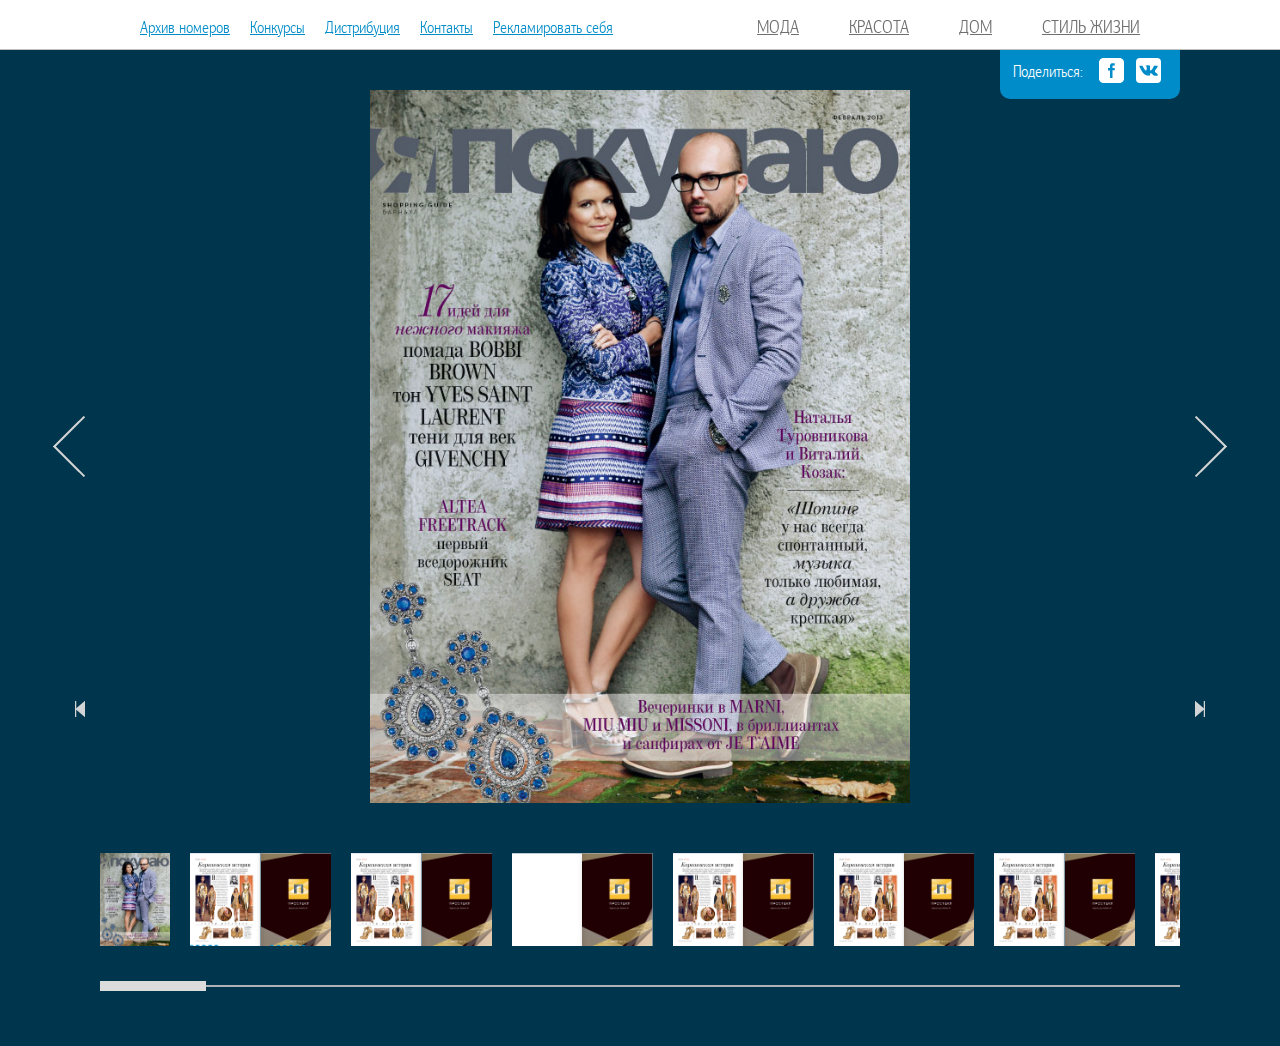
==== commit 38b116de: "mobile scroll" ====
--- a/magazine.html
+++ b/magazine.html
@@ -279,6 +279,42 @@
 					<a href="#journal/17" data-liquidslider-ref="main-slider"><img src="./images/page_pre2.jpg" width="68" height="90" alt=""></a>
 				</li>
 				<li>
+					<a href="#journal/17" data-liquidslider-ref="main-slider"><img src="./images/page_pre1.jpg" width="68" height="90" alt=""></a>
+					<a href="#journal/17" data-liquidslider-ref="main-slider"><img src="./images/page_pre2.jpg" width="68" height="90" alt=""></a>
+				</li>
+				<li>
+					<a href="#journal/17" data-liquidslider-ref="main-slider"><img src="./images/page_pre1.jpg" width="68" height="90" alt=""></a>
+					<a href="#journal/17" data-liquidslider-ref="main-slider"><img src="./images/page_pre2.jpg" width="68" height="90" alt=""></a>
+				</li>
+				<li>
+					<a href="#journal/17" data-liquidslider-ref="main-slider"><img src="./images/page_pre1.jpg" width="68" height="90" alt=""></a>
+					<a href="#journal/17" data-liquidslider-ref="main-slider"><img src="./images/page_pre2.jpg" width="68" height="90" alt=""></a>
+				</li>
+				<li>
+					<a href="#journal/17" data-liquidslider-ref="main-slider"><img src="./images/page_pre1.jpg" width="68" height="90" alt=""></a>
+					<a href="#journal/17" data-liquidslider-ref="main-slider"><img src="./images/page_pre2.jpg" width="68" height="90" alt=""></a>
+				</li>
+				<li>
+					<a href="#journal/17" data-liquidslider-ref="main-slider"><img src="./images/page_pre1.jpg" width="68" height="90" alt=""></a>
+					<a href="#journal/17" data-liquidslider-ref="main-slider"><img src="./images/page_pre2.jpg" width="68" height="90" alt=""></a>
+				</li>
+				<li>
+					<a href="#journal/17" data-liquidslider-ref="main-slider"><img src="./images/page_pre1.jpg" width="68" height="90" alt=""></a>
+					<a href="#journal/17" data-liquidslider-ref="main-slider"><img src="./images/page_pre2.jpg" width="68" height="90" alt=""></a>
+				</li>
+				<li>
+					<a href="#journal/17" data-liquidslider-ref="main-slider"><img src="./images/page_pre1.jpg" width="68" height="90" alt=""></a>
+					<a href="#journal/17" data-liquidslider-ref="main-slider"><img src="./images/page_pre2.jpg" width="68" height="90" alt=""></a>
+				</li>
+				<li>
+					<a href="#journal/17" data-liquidslider-ref="main-slider"><img src="./images/page_pre1.jpg" width="68" height="90" alt=""></a>
+					<a href="#journal/17" data-liquidslider-ref="main-slider"><img src="./images/page_pre2.jpg" width="68" height="90" alt=""></a>
+				</li>
+				<li>
+					<a href="#journal/17" data-liquidslider-ref="main-slider"><img src="./images/page_pre1.jpg" width="68" height="90" alt=""></a>
+					<a href="#journal/17" data-liquidslider-ref="main-slider"><img src="./images/page_pre2.jpg" width="68" height="90" alt=""></a>
+				</li>
+				<li>
 					<a href="#journal/19" data-liquidslider-ref="main-slider"><img src="./images/last_pre.jpg" width="68" height="90" alt=""></a>
 				</li>
 			</ul>
--- a/style.css
+++ b/style.css
@@ -2201,6 +2201,7 @@
 	position:relative;
 	width:90%;
 	height:136px;
+	overflow-x:scroll;
 	margin:50px auto 0;
 }
 .thumbs ul {
